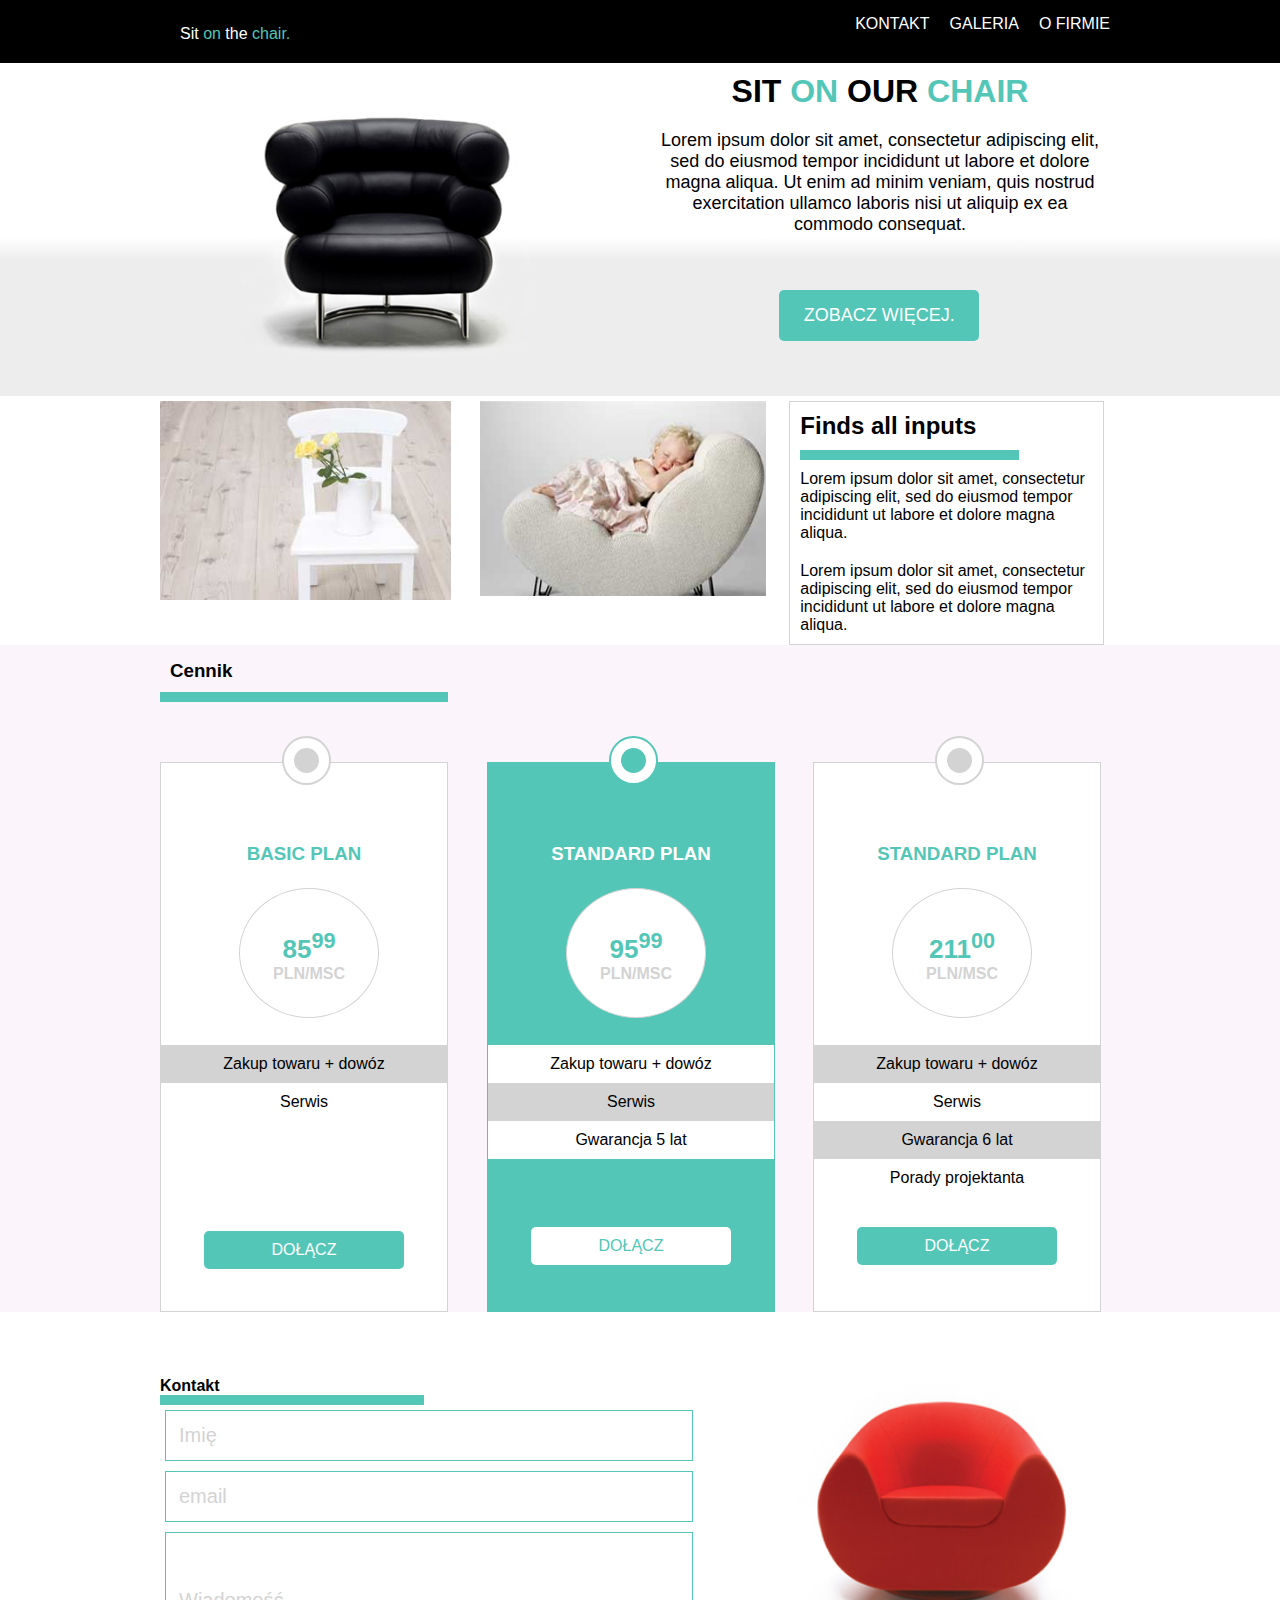
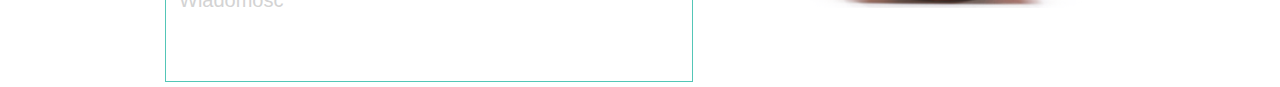
==== index.html @ 8fd71b39 "poprawki" ====
<!DOCTYPE html>
<html lang="en">
<head>
    <meta charset="UTF-8">
    <title>CodersLab</title>
    <link rel="stylesheet" href="css/style.css">
</head>
<body>
    <header>
        <div class="container">
            <div class="logo">
                <p>
                    Sit <span>on</span> the <span>chair.</span>
                </p>
            </div>
            <nav>
                <ul>
                    <li>O FIRMIE</li>
                    <li>GALERIA</li>
                    <li>KONTAKT</li>
                </ul>
            </nav>
        </div>
    </header>
    <section class="slider">
        <div class="container">
            <div class="box1">
                <img src="./img/black_chair.png" />
            </div>
            <div class="box2">
                <h1>SIT <span>ON</span>  OUR <span>CHAIR</span></h1>
                <p>
                    Lorem ipsum dolor sit amet, consectetur adipiscing elit, sed do eiusmod tempor incididunt ut labore et dolore magna aliqua. Ut enim ad minim veniam, quis nostrud exercitation ullamco laboris nisi ut aliquip ex ea commodo consequat.
                </p>
                <div class="button">
                    <p>
                        Zobacz więcej.
                    </p>
                </div>
            </div>
        </div>
    </section>
    <section>
        <div class="container">
            <div class="box3">
                <img src="./img/box1_img.jpg" alt="białe krzesło" />
            </div>
            <div class="box4">
                <img src="./img/box2_img.jpg" alt="fotel biały" />
            </div>
            <div class="box5">
                <h2>
                    Finds all inputs
                </h2>
                <div class="greenLine">

                </div>
                <p>
                    Lorem ipsum dolor sit amet, consectetur adipiscing elit, sed do eiusmod tempor incididunt ut labore et dolore magna aliqua.
                </p>
                <p>
                    Lorem ipsum dolor sit amet, consectetur adipiscing elit, sed do eiusmod tempor incididunt ut labore et dolore magna aliqua.
                </p>
            </div>
        </div>
    </section>
    <section class="clearfix mid">
        <div class = "container clearfix">
            <h3>Cennik</h3>
            <div class = "greenLine">
            </div>
            <div class = "row">
                <div class="box6 clearfix">
                    <div class="roundOudside">
                    </div>
                    <h3>Basic plan</h3>
                    <div class="roundInside">
                        <p>
                            <span>85<sup>99</span></sup><br />pln/msc
                        </p>
                    </div>
                    <ul>
                        <li>Zakup towaru + dowóz</li>
                        <li>Serwis</li>
                    </ul>
                    <div class="button">
                        <p>
                            Dołącz
                        </p>
                    </div>
                </div>
                <div class="box7 clearfix">
                    <div class="roundOudside">
                    </div>
                    <h3>Standard plan</h3>
                    <div class="roundInside">
                        <p>
                            <span>95<sup>99</sup></span><br />pln/msc
                        </p>
                    </div>
                    <ul>
                        <li>Zakup towaru + dowóz</li>
                        <li>Serwis</li>
                        <li>Gwarancja 5 lat</li>
                    </ul>
                    <div class="button">
                        <p>
                            Dołącz
                        </p>
                    </div>
                </div>
                <div class="box8 clearfix">
                    <div class="roundOudside">
                    </div>
                    <h3>Standard plan</h3>
                    <div class="roundInside">
                        <p>
                            <span>211<sup>00</span></sup><br />pln/msc
                        </p>
                    </div>
                    <ul>
                        <li>Zakup towaru + dowóz</li>
                        <li>Serwis</li>
                        <li>Gwarancja 6 lat</li>
                        <li>Porady projektanta</li>
                    </ul>
                    <div class="button">
                        <p>
                            Dołącz
                        </p>
                    </div>
                </div>
            </div>
        </div>
    </section>
    <section>
        <div class="container">
            <div class="row clearfix">
                <div class="contact">
                    <h4>Kontakt</h4>
                    <div class="greenLine">
                    </div>
                    <form class="clearfix">
                        <input type="text" name="firstname" value="Imię" />
                        <input type="email" name="mail" value="email" />
                        <input type="text" name="message" value="Wiadomość" />
                    </form>

                </div>
                <div class="send clearfix">
                    <img src="./img/red_chair.png" />

                </div>

            </div>

        </div>
    </section>
</body>

</html>
---- css/style.css ----
* {
    margin: 0;
    padding: 0;
    box-sizing: border-box;
    font-family: "Open Sans", sans-serif;
}

/*.container * {
    border: 1px solid red;
}*/

header::after, .container::after, .dupa::after, .greenLine::after{
    content: "";
    clear: both;
    display: block;
}

.clearfix::after {
    content: "";
    clear: both;
    display: block;
}



/*header*/

header {
    width: 100%;
    background-color: black;
    color: #fff;
}

span {
    color: rgb(83, 198, 183);
}

.slider {
background: rgba(255,255,255,1);
background: -moz-linear-gradient(top, rgba(255,255,255,1) 52%, rgba(248,248,248,1) 55%, rgba(246,246,246,1) 56%, rgba(237,237,237,1) 59%, rgba(237,237,237,1) 60%);
background: -webkit-gradient(left top, left bottom, color-stop(52%, rgba(255,255,255,1)), color-stop(55%, rgba(248,248,248,1)), color-stop(56%, rgba(246,246,246,1)), color-stop(59%, rgba(237,237,237,1)), color-stop(60%, rgba(237,237,237,1)));
background: -webkit-linear-gradient(top, rgba(255,255,255,1) 52%, rgba(248,248,248,1) 55%, rgba(246,246,246,1) 56%, rgba(237,237,237,1) 59%, rgba(237,237,237,1) 60%);
background: -o-linear-gradient(top, rgba(255,255,255,1) 52%, rgba(248,248,248,1) 55%, rgba(246,246,246,1) 56%, rgba(237,237,237,1) 59%, rgba(237,237,237,1) 60%);
background: -ms-linear-gradient(top, rgba(255,255,255,1) 52%, rgba(248,248,248,1) 55%, rgba(246,246,246,1) 56%, rgba(237,237,237,1) 59%, rgba(237,237,237,1) 60%);
background: linear-gradient(to bottom, rgba(255,255,255,1) 52%, rgba(248,248,248,1) 55%, rgba(246,246,246,1) 56%, rgba(237,237,237,1) 59%, rgba(237,237,237,1) 60%);
filter: progid:DXImageTransform.Microsoft.gradient( startColorstr='#ffffff', endColorstr='#ededed', GradientType=0 );
}

.container {
    width: 960px;
    margin: 0 auto;
    padding-top: 5px;
}


.logo {
    width: 50%;
    float: left;
    padding: 10px;
}


nav {
    width: 50%;
    float: left;
}

ul li {
    list-style: none;
    float: right;
    padding: 10px;
}


/*section*/

.greenLine {
    width: 30%;
    height: 10px;
    background-color: rgb(83, 198, 183);
}
h1 {
    color: black;
    padding: 5px;
    text-align: center;
    text-transform: uppercase;
}

.box1, .box2 {
    width: 50%;
    float: left;
}


.box2 p {
    color: black;
    padding: 15px;
    text-align: center;
    font-size: 18px;
    font-weight: 400;
}

.button {
    width: 200px;
    margin-top: 40px;
    background-color: rgb(83, 198, 183);
    margin-left: 29%;
    border-radius: 5px;
}

.button p {
    color: white;
    text-transform: uppercase;
}

/*section2*/
img {
    height: 100%;
    width: 94%;
}

.box3, .box4, .box5{
    width: 32.777%;
    float: left;
}

.container .box3 {
    padding-right: 5px;
}
.container .box4 {
    padding: 0 5px 0 5px;
}

.container.box5 {
    padding-left: 5px;
}

.box5 {
    border: 1px solid lightgrey;
}

p, h2, h3 {
    padding: 10px;
}

.box5 .greenLine {
    width: 70%;
    margin-left: 10px;
}

/*section 3*/
.mid {
    background-color: rgb(251,244,250);
}
.row {
    padding-top: 60px;
}

.row h3 {
    text-align: center;
    text-transform: uppercase;
    color: rgb(83, 198, 183);
}

.row span {
    font-size: 26px;
}

.box6,.box7, .box8 {
    width: 30%;
    float: left;
    height: 550px;
    border: 1px solid lightgray;
    padding-top: 10px;
    position: relative;
    background-color: white;
}
.box7 {
    border: 1px solid rgb(83, 198, 183);
    margin-left: 39px;
    margin-right: 38px;
    background-color: rgb(83, 198, 183);
}
.box7 .roundOudside {
    background-color: rgb(83, 198, 183);
    box-shadow: 0 0 0 2px rgb(83, 198, 183);
}
.box7 h3 {
    color: white;
}

.roundOudside {
    width: 45px;
    height: 45px;
    background-color: lightgray;
    border: 10px solid white;
    border-radius: 50%;
    box-shadow: 0 0 0 2px lightgray;
    position: absolute;
    top: -25px;
    left: 123px;
}

.roundInside{
    width:140px;
    height: 130px;
    border-radius: 89%;
    padding-top: 40px;
    border: 1px solid lightgray;
    background-color: white;
    position: absolute;
    top: 125px;
    left: 78px;
    color: lightgray;
    text-transform: uppercase;
    font-size: 16px;
    font-weight: 600;
}
.roundInside p {
    padding: 0;
}

.box6, .box7, .box8 h3 {
    padding-top: 70px;
}

.roundInside p {
    text-align: center;
}

.box6 ul, .box7 ul, .box8  ul {
    padding-top: 170px;
    padding-bottom: 30px;
    list-style: initial;
    float: none;
    /*display: none;*/
}

.box6 ul {
    padding-bottom: 110px;
}

.box7 ul {
    padding-bottom: 68px;
}

.box6 li, .box7 li, .box8 li {
    padding-top: 10px;
    list-style: none;
    float: none;
    text-align: center;
    /*display: none;*/
}

.box6 li:nth-child(odd), .box8 li:nth-child(odd) {
    background-color: lightgray;
}

.box7 li:nth-child(even) {
    background-color: lightgray;
}
.box7 li:nth-child(odd) {
    background-color: white;
}

.row .button {
    margin: 0 auto;
    text-align: center;
}

.box7 .button p {
    border-radius: 5px;
    background-color: white;
    color: rgb(83, 198, 183);
}

/*section 3 contact*/

/*left side*/
.contact {
    width: 55%;
    float: left;
}
.contact .greenLine {
    width: 50%;
}

input {
    margin: 5px;
    width: 100%;
    padding: 13px;
    color: lightgray;
    border:1px solid rgb(83, 198, 183);
    font-size: 20px;
}

.contact .greenLine {
    padding-bottom: 10px;
}

input[name*="message"] {
    height: 150px;
    padding-top: 0;
}



/*right side*/
.send {
    float: right;
    width: 40%;
    padding-left: 60px;
}

.send img {
    margin: 0 auto;
    width: 90%;
}
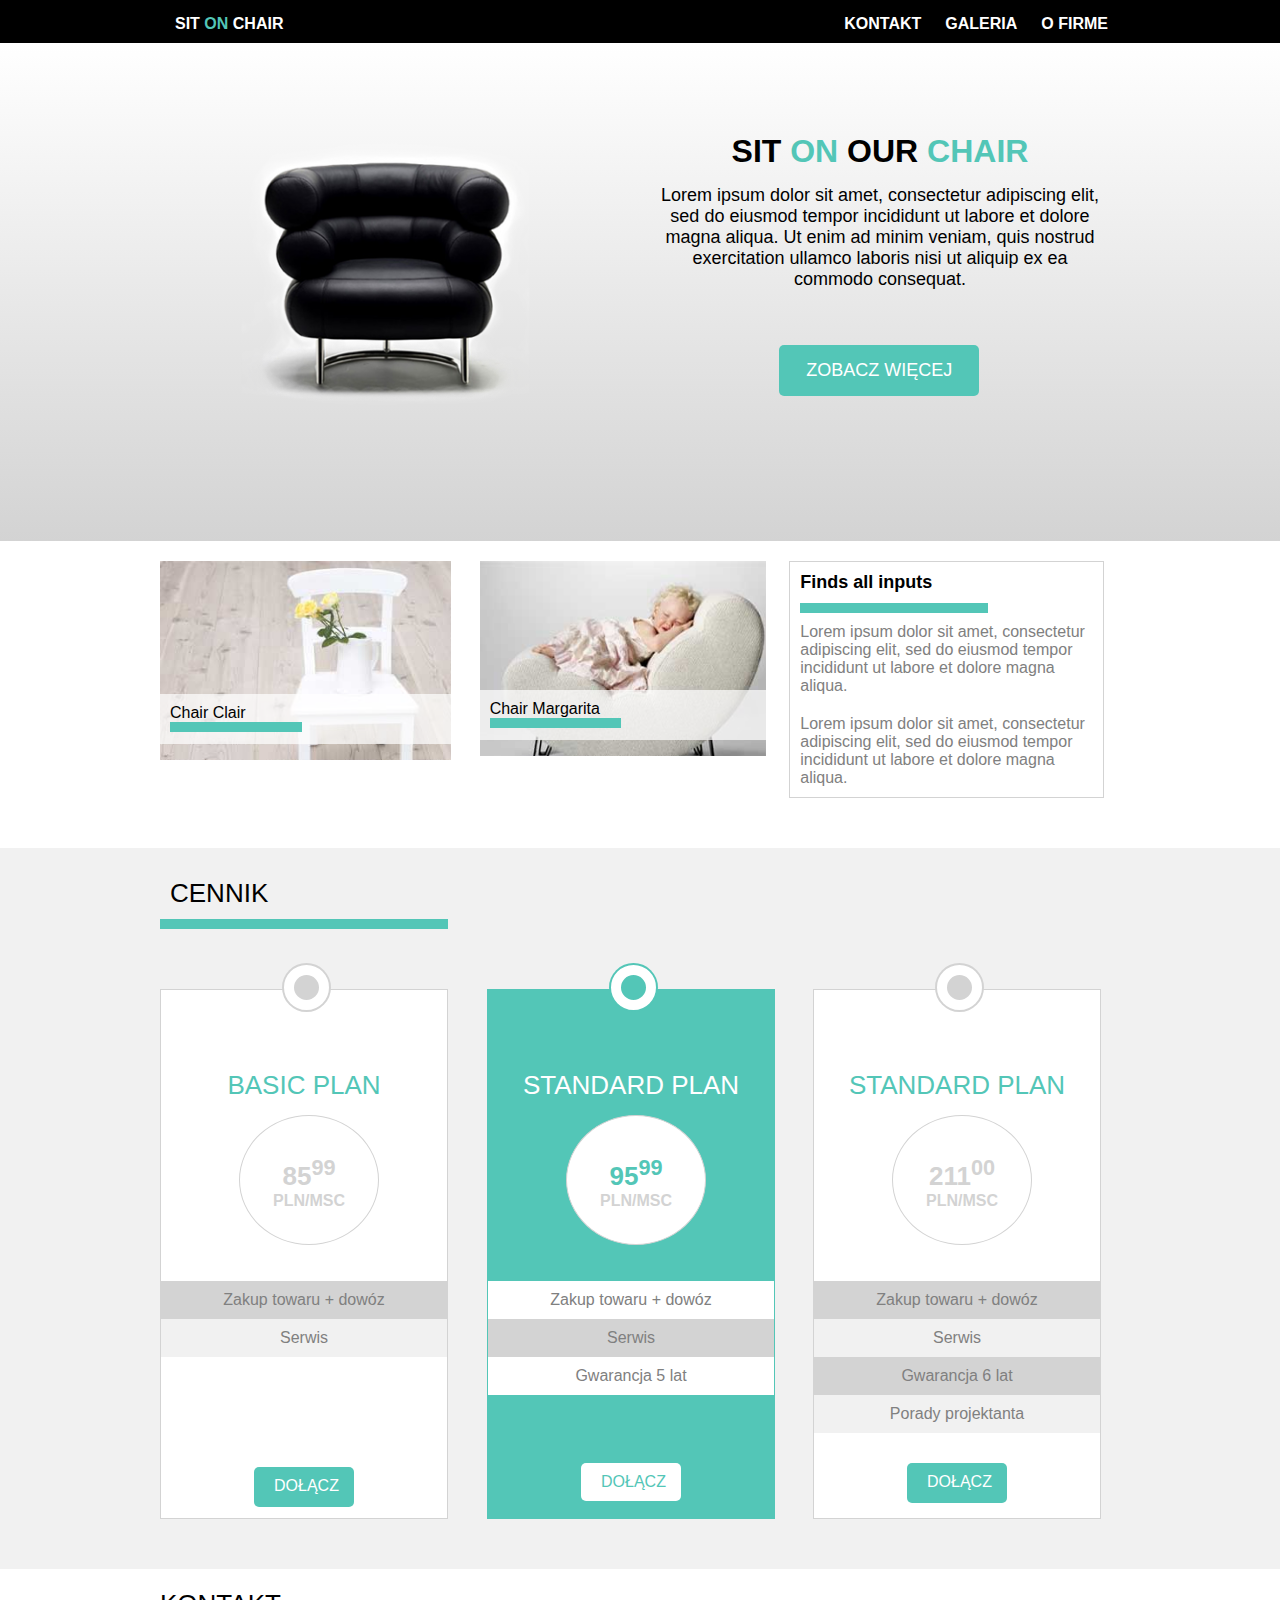
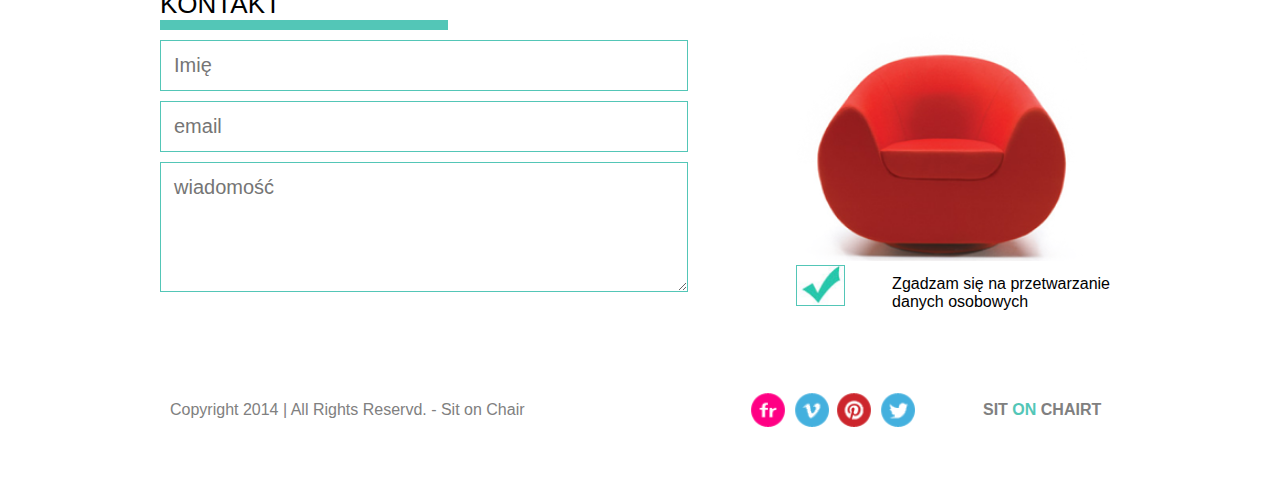
==== commit 36e1b1bb: "poprawki" ====
--- a/index.html
+++ b/index.html
@@ -10,14 +10,14 @@
         <div class="container">
             <div class="logo">
                 <p>
-                    Sit <span>on</span> the <span>chair.</span>
+                    Sit <span>on</span> chair
                 </p>
             </div>
             <nav>
                 <ul>
-                    <li>O FIRMIE</li>
-                    <li>GALERIA</li>
-                    <li>KONTAKT</li>
+                    <li><a href="#">O firme</a></li>
+                    <li><a href="#">Galeria</a></li>
+                    <li><a href="#">Kontakt</a></li>
                 </ul>
             </nav>
         </div>
@@ -34,7 +34,7 @@
                 </p>
                 <div class="button">
                     <p>
-                        Zobacz więcej.
+                        <a href="#">Zobacz więcej</a>
                     </p>
                 </div>
             </div>
@@ -42,17 +42,32 @@
     </section>
     <section>
         <div class="container">
-            <div class="box3">
+            <div class="box3 clear-fix">
                 <img src="./img/box1_img.jpg" alt="białe krzesło" />
+                <div class="chair-name">
+                    <p>
+                        Chair <span>Clair</span>
+                    </p>
+                    <div class="green-line">
+
+                    </div>
+                </div>
             </div>
-            <div class="box4">
+            <div class="box4 clear-fix">
                 <img src="./img/box2_img.jpg" alt="fotel biały" />
+                <div class="chair-name">
+                    <p>
+                        Chair <span>Margarita</span>
+                    </p>
+                    <div class="green-line">
+                    </div>
+                </div>
             </div>
-            <div class="box5">
+            <div class="box5 clear-fix">
                 <h2>
                     Finds all inputs
                 </h2>
-                <div class="greenLine">
+                <div class="green-line">
 
                 </div>
                 <p>
@@ -64,19 +79,19 @@
             </div>
         </div>
     </section>
-    <section class="clearfix mid">
-        <div class = "container clearfix">
+    <section class="clear-fix mid">
+        <div class = "container clear-fix">
             <h3>Cennik</h3>
-            <div class = "greenLine">
+            <div class = "green-line">
             </div>
-            <div class = "row">
-                <div class="box6 clearfix">
-                    <div class="roundOudside">
+            <div class = "row clear-fix">
+                <div class="box6 clear-fix">
+                    <div class="round-oudside">
                     </div>
                     <h3>Basic plan</h3>
-                    <div class="roundInside">
+                    <div class="round-inside">
                         <p>
-                            <span>85<sup>99</span></sup><br />pln/msc
+                            <span>85<sup>99</sup></span><br />pln/msc
                         </p>
                     </div>
                     <ul>
@@ -85,15 +100,15 @@
                     </ul>
                     <div class="button">
                         <p>
-                            Dołącz
+                            <a href="#">Dołącz</a>
                         </p>
                     </div>
                 </div>
-                <div class="box7 clearfix">
-                    <div class="roundOudside">
+                <div class="box7 clear-fix">
+                    <div class="round-oudside">
                     </div>
                     <h3>Standard plan</h3>
-                    <div class="roundInside">
+                    <div class="round-inside">
                         <p>
                             <span>95<sup>99</sup></span><br />pln/msc
                         </p>
@@ -105,15 +120,15 @@
                     </ul>
                     <div class="button">
                         <p>
-                            Dołącz
+                            <a href="#">Dołącz</a>
                         </p>
                     </div>
                 </div>
-                <div class="box8 clearfix">
-                    <div class="roundOudside">
+                <div class="box8 clear-fix">
+                    <div class="round-oudside">
                     </div>
                     <h3>Standard plan</h3>
-                    <div class="roundInside">
+                    <div class="round-inside">
                         <p>
                             <span>211<sup>00</span></sup><br />pln/msc
                         </p>
@@ -126,7 +141,7 @@
                     </ul>
                     <div class="button">
                         <p>
-                            Dołącz
+                            <a href="#">Dołącz</a>
                         </p>
                     </div>
                 </div>
@@ -135,27 +150,50 @@
     </section>
     <section>
         <div class="container">
-            <div class="row clearfix">
-                <div class="contact">
+                <div>
                     <h4>Kontakt</h4>
-                    <div class="greenLine">
+                    <div class="green-line">
                     </div>
-                    <form class="clearfix">
-                        <input type="text" name="firstname" value="Imię" />
-                        <input type="email" name="mail" value="email" />
-                        <input type="text" name="message" value="Wiadomość" />
+                </div>
+                <div class="contact clear-fix">
+                    <form>
+                        <input type="text" placeholder="Imię" name="name" />
+                        <input type="email" placeholder="email" name="email" />
+                        <textarea row="5" placeholder="wiadomość" name="wiadomość"></textarea>
                     </form>
-
                 </div>
-                <div class="send clearfix">
-                    <img src="./img/red_chair.png" />
-
+                <div class="send clear-fix">
+                        <img src="./img/red_chair.png" class="redChair" />
+                        <img src="./img/form_ok.jpg" />
+                        <p>
+                            Zgadzam się na przetwarzanie<br /> danych osobowych
+                        </p>
                 </div>
-
+        </div>
+    </section>
+    <footer>
+        <div class="container">
+            <div class="cp-rights">
+                <p>
+                    Copyright 2014 | All Rights Reservd. - Sit on Chair
+                </p>
+            </div>
+            <div class="footer-list">
+                <ul>
+                    <li><a href="#"><img src="./img/twitter.png" alt="twitter"></a></li>
+                    <li><a href="#"><img src="./img/pinterest.png" alt="pinterest"></a></li>
+                    <li><a href="#"><img src="./img/vimeo.png" alt="vimeo"></a></li>
+                    <li><a href="#"><img src="./img/flickr.png" alt="flicker"></a></li>
+                </ul>
+            </div>
+            <div class="logo">
+                <p>
+                    Sit <span>on</span> chairt
+                </p>
             </div>
 
         </div>
-    </section>
+    </footer>
 </body>
 
 </html>
--- a/css/style.css
+++ b/css/style.css
@@ -9,19 +9,23 @@
     border: 1px solid red;
 }*/
 
-header::after, .container::after, .dupa::after, .greenLine::after{
+header::after, .container::after, .green-line::after{
     content: "";
     clear: both;
     display: block;
 }
 
-.clearfix::after {
+.clear-fix::after {
     content: "";
     clear: both;
     display: block;
 }
 
-
+a {
+    text-decoration:none;
+    color: rgb(255,255,255);
+    padding: 10px;
+}
 
 /*header*/
 
@@ -31,38 +35,48 @@
     color: #fff;
 }
 
-span {
+header:first-child .container {
+    padding: 5px 0 0 5px;
+}
+
+.logo span {
     color: rgb(83, 198, 183);
 }
 
 .slider {
-background: rgba(255,255,255,1);
-background: -moz-linear-gradient(top, rgba(255,255,255,1) 52%, rgba(248,248,248,1) 55%, rgba(246,246,246,1) 56%, rgba(237,237,237,1) 59%, rgba(237,237,237,1) 60%);
-background: -webkit-gradient(left top, left bottom, color-stop(52%, rgba(255,255,255,1)), color-stop(55%, rgba(248,248,248,1)), color-stop(56%, rgba(246,246,246,1)), color-stop(59%, rgba(237,237,237,1)), color-stop(60%, rgba(237,237,237,1)));
-background: -webkit-linear-gradient(top, rgba(255,255,255,1) 52%, rgba(248,248,248,1) 55%, rgba(246,246,246,1) 56%, rgba(237,237,237,1) 59%, rgba(237,237,237,1) 60%);
-background: -o-linear-gradient(top, rgba(255,255,255,1) 52%, rgba(248,248,248,1) 55%, rgba(246,246,246,1) 56%, rgba(237,237,237,1) 59%, rgba(237,237,237,1) 60%);
-background: -ms-linear-gradient(top, rgba(255,255,255,1) 52%, rgba(248,248,248,1) 55%, rgba(246,246,246,1) 56%, rgba(237,237,237,1) 59%, rgba(237,237,237,1) 60%);
-background: linear-gradient(to bottom, rgba(255,255,255,1) 52%, rgba(248,248,248,1) 55%, rgba(246,246,246,1) 56%, rgba(237,237,237,1) 59%, rgba(237,237,237,1) 60%);
-filter: progid:DXImageTransform.Microsoft.gradient( startColorstr='#ffffff', endColorstr='#ededed', GradientType=0 );
+    background: linear-gradient(top, white, lightgrey);
+    background: lightgrey; /* For browsers that do not support gradients */
+    background: -webkit-linear-gradient(top, white, lightgrey); /* For Safari 5.1 to 6.0 */
+    background: -o-linear-gradient(top, white, lightgrey); /* For Opera 11.1 to 12.0 */
+    background: -moz-linear-gradient(top, white, lightgrey); /* For Firefox 3.6 to 15 */
+    background: linear-gradient(top, white, lightgrey); /* Standard syntax */
+    padding: 50px 0;
 }
 
 .container {
     width: 960px;
     margin: 0 auto;
-    padding-top: 5px;
+    /*padding-top: 5px;*/
+    padding: 20px 0 50px 0;
 }
 
 
 .logo {
     width: 50%;
     float: left;
-    padding: 10px;
+}
+
+.logo p {
+    text-transform: uppercase;
+    font-weight: bold;
 }
 
 
 nav {
     width: 50%;
     float: left;
+    text-transform: uppercase;
+    font-weight: bold;
 }
 
 ul li {
@@ -74,16 +88,19 @@
 
 /*section*/
 
-.greenLine {
+.green-line {
     width: 30%;
     height: 10px;
     background-color: rgb(83, 198, 183);
 }
 h1 {
-    color: black;
-    padding: 5px;
-    text-align: center;
-    text-transform: uppercase;
+    padding: 20px 0 0 0 ;
+    text-align: center;
+    text-transform: uppercase;
+}
+
+h1 span {
+    color: rgb(83, 198, 183);
 }
 
 .box1, .box2 {
@@ -93,7 +110,6 @@
 
 
 .box2 p {
-    color: black;
     padding: 15px;
     text-align: center;
     font-size: 18px;
@@ -114,6 +130,9 @@
 }
 
 /*section2*/
+h2 {
+    font-size: 18px;
+}
 img {
     height: 100%;
     width: 94%;
@@ -126,9 +145,11 @@
 
 .container .box3 {
     padding-right: 5px;
+    position: relative;
 }
 .container .box4 {
     padding: 0 5px 0 5px;
+    position: relative;
 }
 
 .container.box5 {
@@ -143,14 +164,39 @@
     padding: 10px;
 }
 
-.box5 .greenLine {
-    width: 70%;
+.box5 .green-line {
+    width: 60%;
     margin-left: 10px;
 }
+.box5 p {
+    color: rgb(128, 128, 128);
+}
+
+.chair-name {
+    width: 93%;
+    height: 50px;
+    background-color: rgba(255,255,255, 0.7);
+    position: absolute;
+    bottom: 20px;
+}
+
+.chair-name  p {
+    padding: 10px 0 0 10px;
+}
+
+.chair-name .green-line {
+    width: 45%;
+    margin: 0 0 0 10px;
+}
 
 /*section 3*/
+h3 {
+    font-size: 26px;
+    text-transform: uppercase;
+    font-weight: 300;
+}
 .mid {
-    background-color: rgb(251,244,250);
+    background-color: rgba(209,209,209, 0.3);
 }
 .row {
     padding-top: 60px;
@@ -164,32 +210,25 @@
 
 .row span {
     font-size: 26px;
+
 }
 
 .box6,.box7, .box8 {
     width: 30%;
-    float: left;
-    height: 550px;
+    height: 530px;
+    float: left;
     border: 1px solid lightgray;
     padding-top: 10px;
     position: relative;
     background-color: white;
 }
-.box7 {
-    border: 1px solid rgb(83, 198, 183);
-    margin-left: 39px;
-    margin-right: 38px;
-    background-color: rgb(83, 198, 183);
-}
-.box7 .roundOudside {
-    background-color: rgb(83, 198, 183);
-    box-shadow: 0 0 0 2px rgb(83, 198, 183);
-}
-.box7 h3 {
-    color: white;
-}
-
-.roundOudside {
+
+.row li {
+    color: gray;
+}
+
+.round-oudside {
+    margin: 0 auto;
     width: 45px;
     height: 45px;
     background-color: lightgray;
@@ -201,7 +240,7 @@
     left: 123px;
 }
 
-.roundInside{
+.round-inside{
     width:140px;
     height: 130px;
     border-radius: 89%;
@@ -216,16 +255,14 @@
     font-size: 16px;
     font-weight: 600;
 }
-.roundInside p {
+
+.round-inside p {
     padding: 0;
+    text-align: center;
 }
 
 .box6, .box7, .box8 h3 {
     padding-top: 70px;
-}
-
-.roundInside p {
-    text-align: center;
 }
 
 .box6 ul, .box7 ul, .box8  ul {
@@ -233,15 +270,11 @@
     padding-bottom: 30px;
     list-style: initial;
     float: none;
-    /*display: none;*/
-}
-
+}
+
+/*box 6*/
 .box6 ul {
     padding-bottom: 110px;
-}
-
-.box7 ul {
-    padding-bottom: 68px;
 }
 
 .box6 li, .box7 li, .box8 li {
@@ -249,12 +282,34 @@
     list-style: none;
     float: none;
     text-align: center;
-    /*display: none;*/
 }
 
 .box6 li:nth-child(odd), .box8 li:nth-child(odd) {
     background-color: lightgray;
 }
+.box6 li:nth-child(even), .box8 li:nth-child(even) {
+    background-color: rgba(209,209,209, 0.3);
+}
+/*end box6*/
+
+/*box 7*/
+.box7 {
+    border: 1px solid rgb(83, 198, 183);
+    margin-left: 39px;
+    margin-right: 38px;
+    background-color: rgb(83, 198, 183);
+}
+.box7 .round-oudside {
+    background-color: rgb(83, 198, 183);
+    box-shadow: 0 0 0 2px rgb(83, 198, 183);
+}
+.box7 h3 {
+    color: white;
+}
+
+.box7 span {
+    color: rgb(83, 198, 183);
+}
 
 .box7 li:nth-child(even) {
     background-color: lightgray;
@@ -263,9 +318,12 @@
     background-color: white;
 }
 
-.row .button {
-    margin: 0 auto;
-    text-align: center;
+.box7 a {
+    color: rgb(83, 198, 183);
+}
+
+.box7 ul {
+    padding-bottom: 68px;
 }
 
 .box7 .button p {
@@ -274,27 +332,51 @@
     color: rgb(83, 198, 183);
 }
 
+/*end box 7*/
+
+.row .button {
+    margin: 0 auto;
+    height: 40px;
+    width: 100px;
+    text-align: center;
+}
+
+
+
 /*section 3 contact*/
 
-/*left side*/
+/*section 3 left side*/
+h4 {
+    font-size: 26px;
+    text-transform: uppercase;
+    font-weight: 300;
+}
 .contact {
     width: 55%;
     float: left;
 }
-.contact .greenLine {
+.contact .green-line {
     width: 50%;
 }
 
 input {
-    margin: 5px;
+    margin-top: 10px;
     width: 100%;
     padding: 13px;
-    color: lightgray;
     border:1px solid rgb(83, 198, 183);
     font-size: 20px;
 }
 
-.contact .greenLine {
+textarea {
+    margin-top: 10px;
+    height: 130px;
+    width: 100%;
+    font-size: 20px;
+    padding: 13px;
+    border:1px solid rgb(83, 198, 183);
+}
+
+.contact .green-line {
     padding-bottom: 10px;
 }
 
@@ -303,16 +385,72 @@
     padding-top: 0;
 }
 
-
-
-/*right side*/
+/*section 3 right side*/
 .send {
     float: right;
     width: 40%;
     padding-left: 60px;
 }
 
-.send img {
+.send :first-child {
     margin: 0 auto;
     width: 90%;
 }
+
+.send :nth-child(2) {
+    width: 15%;
+    border: 1px solid rgb(83, 198, 183);
+}
+
+.send p {
+    display: block;
+    float: right;
+}
+
+.checked img {
+    width: 60px;
+    height: 50px;
+    border: 1px solid rgb(83, 198, 183);
+}
+
+
+/*footer*/
+.cp-rights {
+    width: 60%;
+    float: left;
+}
+
+.footer-list {
+    width: 20%;
+    float: left;
+}
+
+footer .logo {
+    width: 20%;
+    float: right;
+}
+
+footer ul {
+    padding-right: 10px;
+}
+
+footer li {
+    padding: 0 2px 0 2px;
+}
+
+footer .container {
+    color: rgb(128, 128, 128);
+}
+
+footer .logo {
+    padding-left: 45px;
+}
+
+li a {
+    padding: 0 2px 0 2px;
+}
+
+.logo p {
+    font-size: 16px;
+    font-weight: 600;
+}
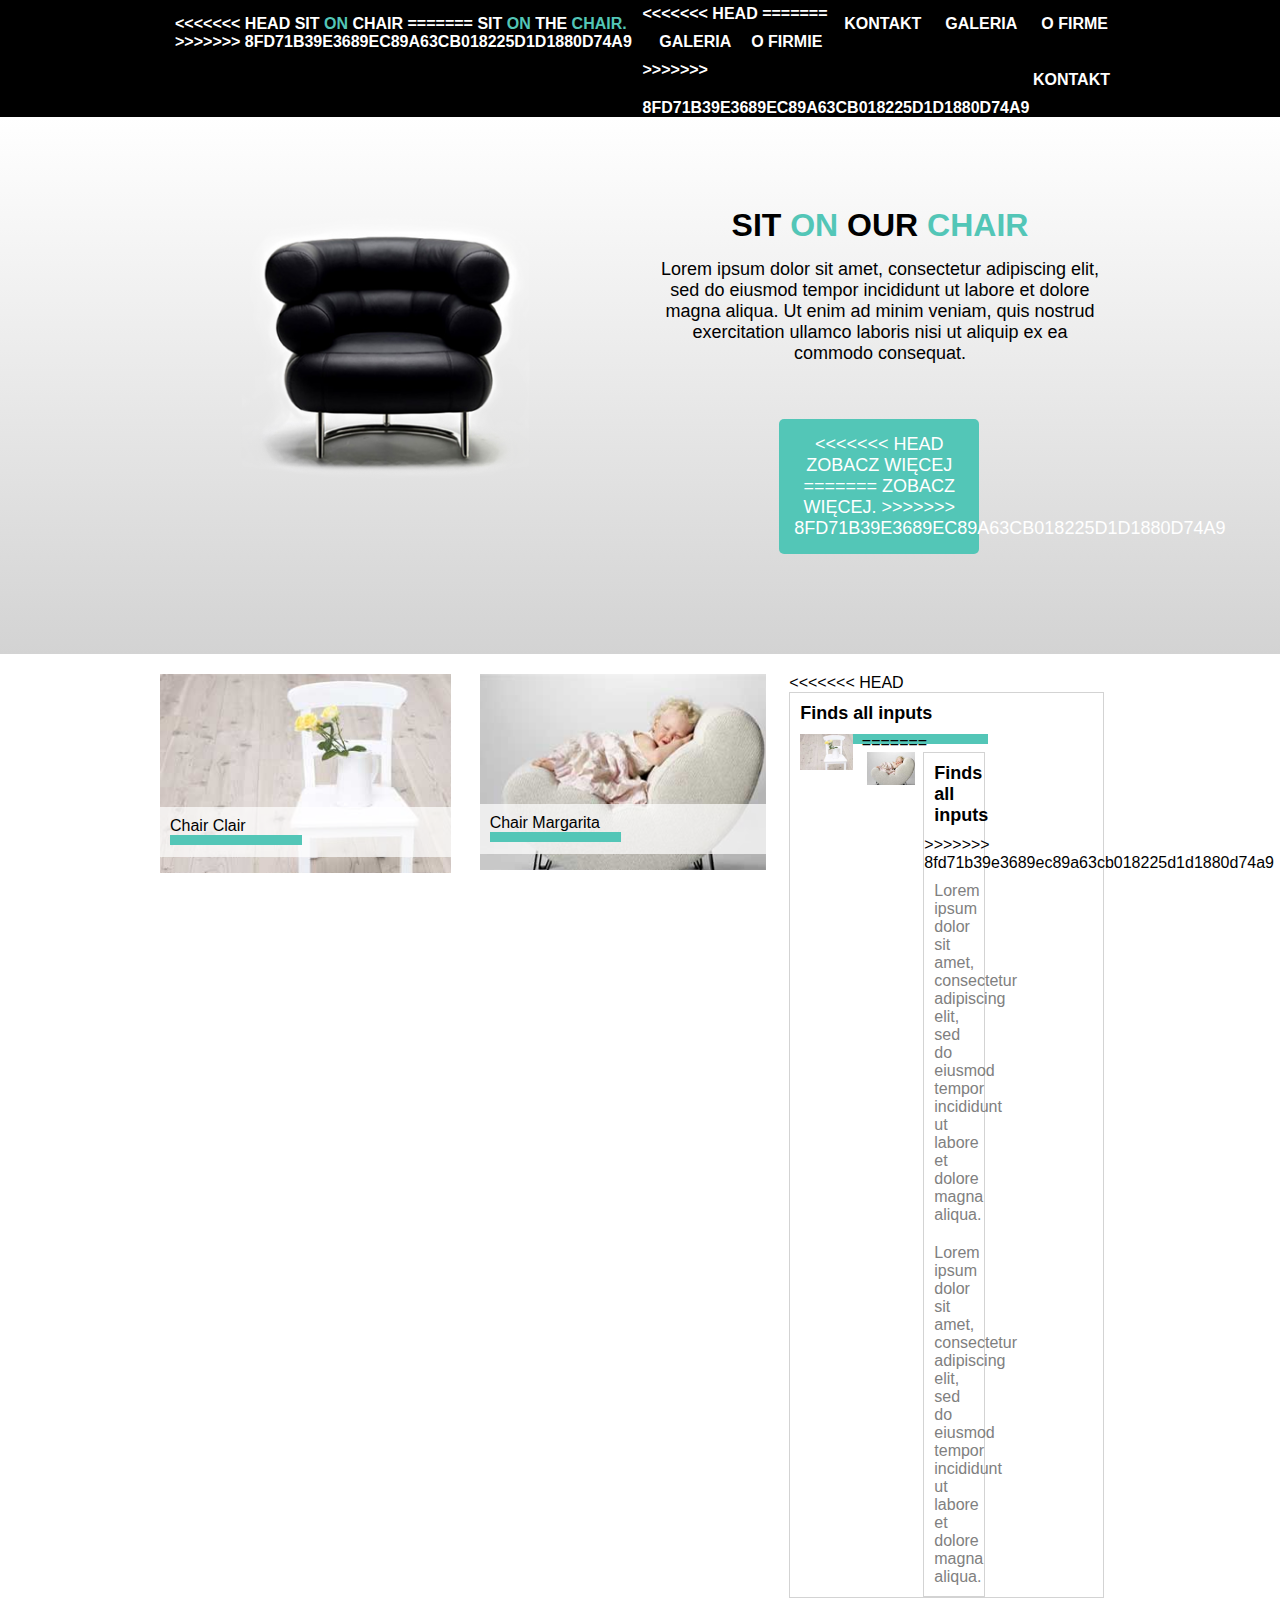
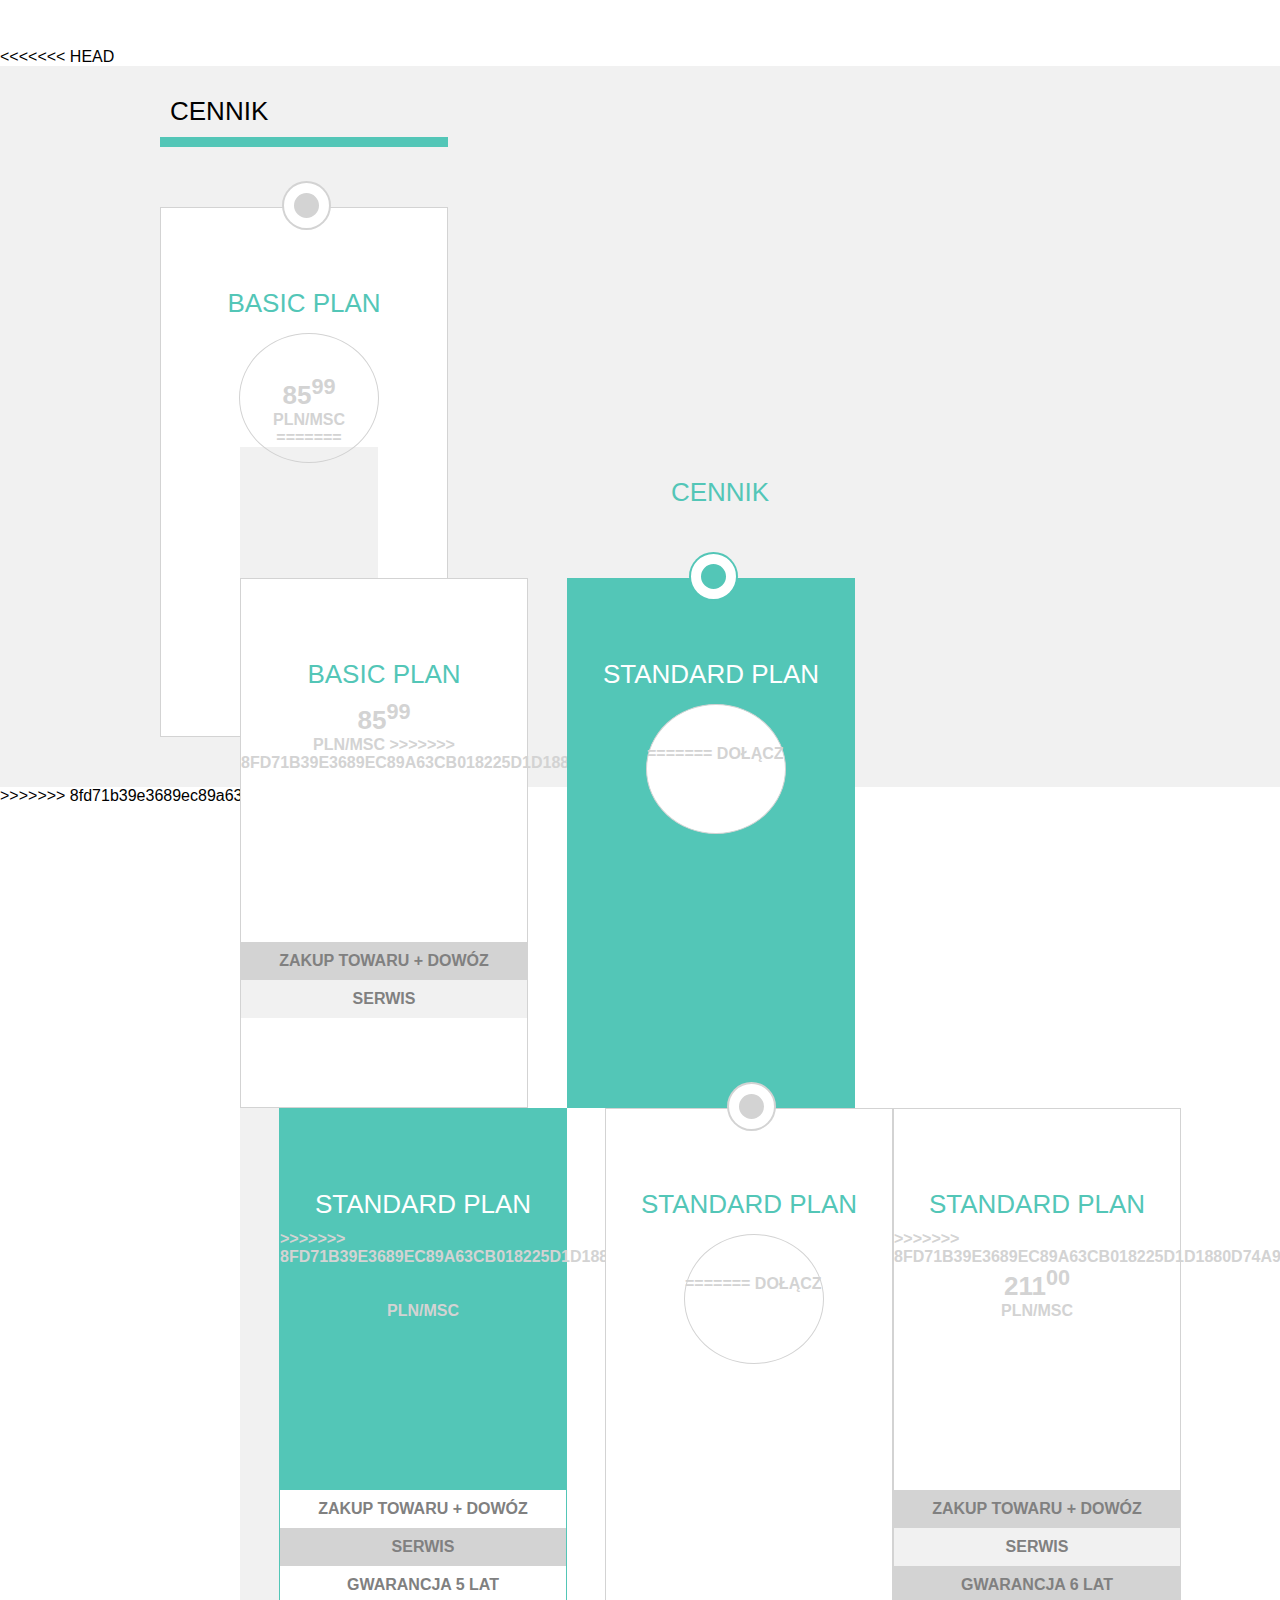
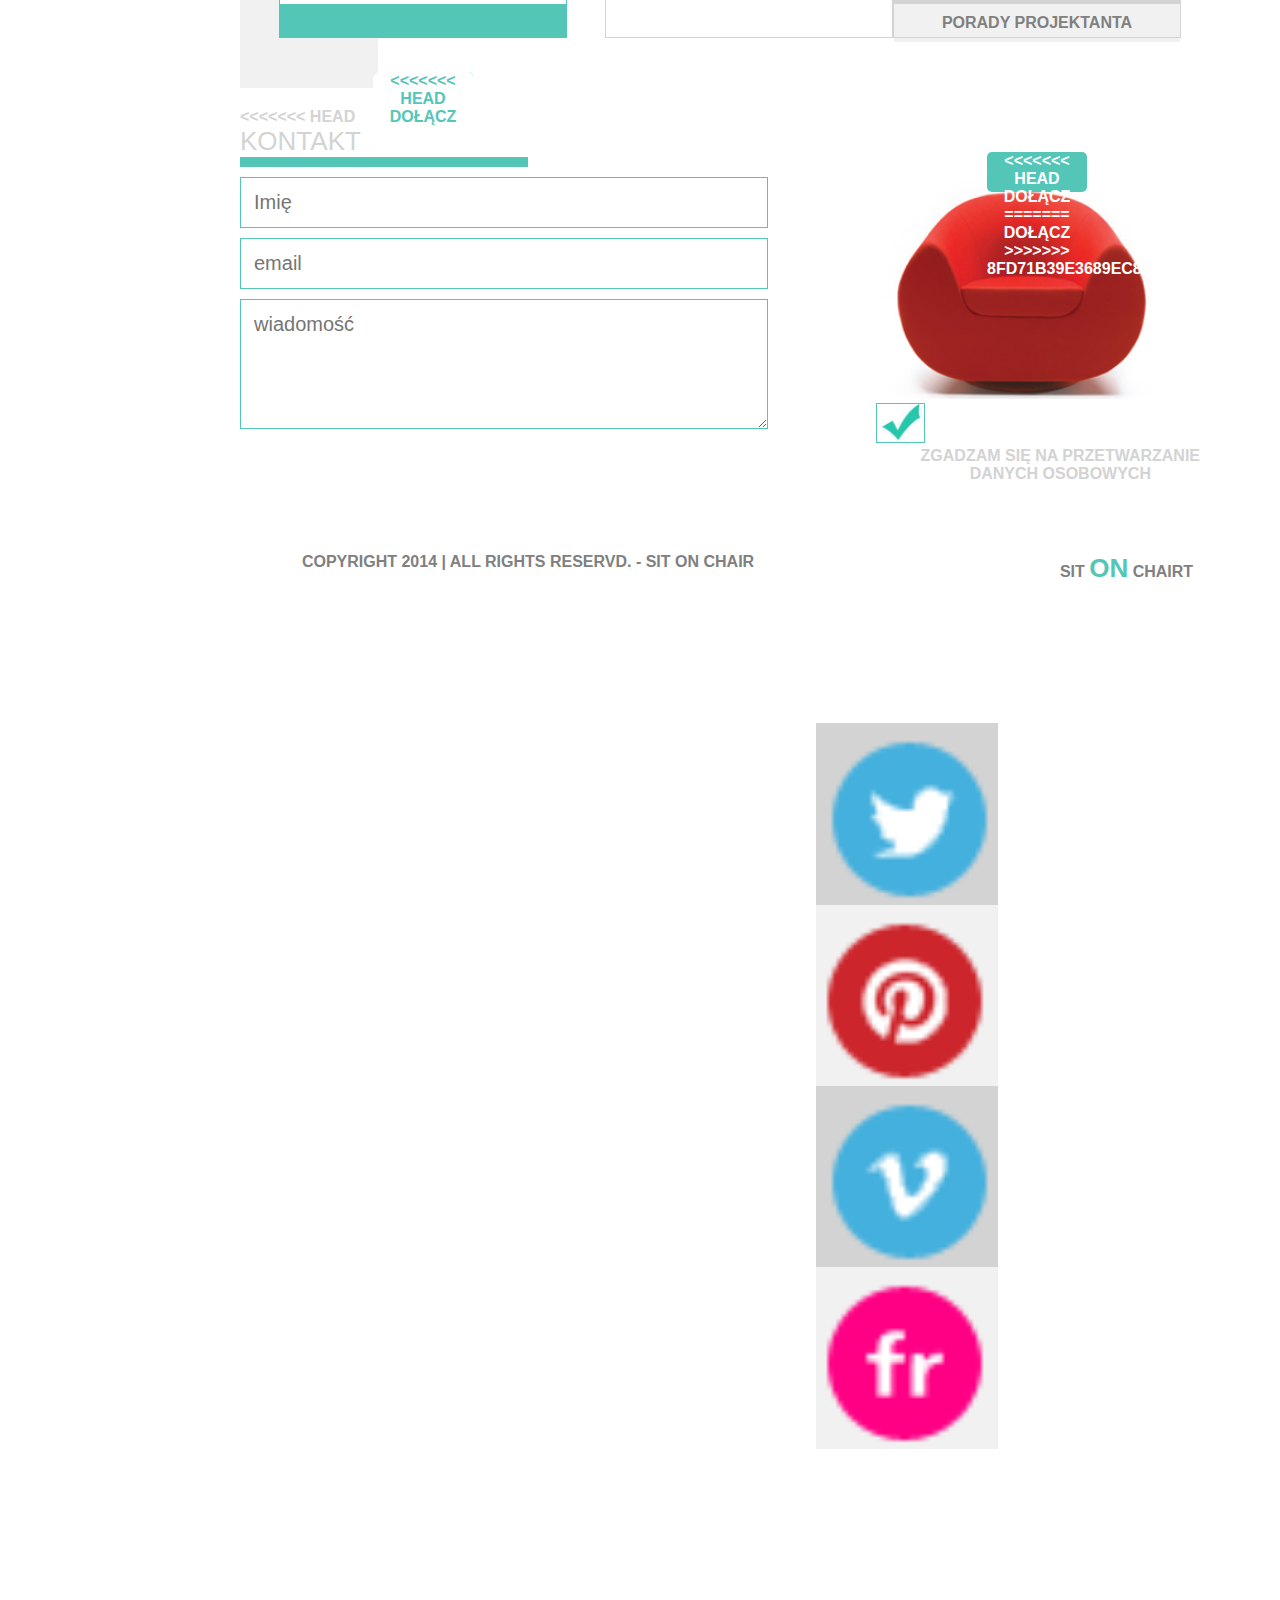
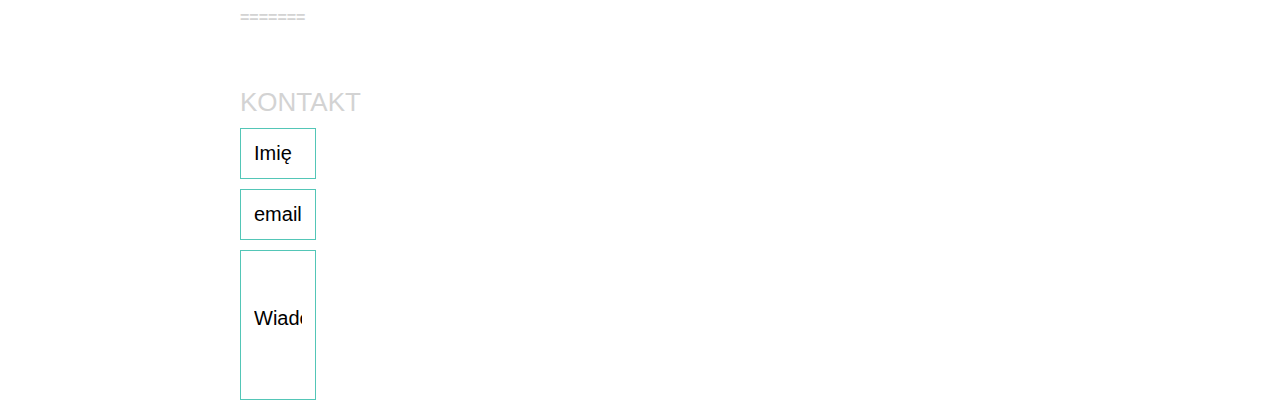
==== commit 41fdbc79: "warsztaty" ====
--- a/index.html
+++ b/index.html
@@ -10,14 +10,24 @@
         <div class="container">
             <div class="logo">
                 <p>
+<<<<<<< HEAD
                     Sit <span>on</span> chair
+=======
+                    Sit <span>on</span> the <span>chair.</span>
+>>>>>>> 8fd71b39e3689ec89a63cb018225d1d1880d74a9
                 </p>
             </div>
             <nav>
                 <ul>
+<<<<<<< HEAD
                     <li><a href="#">O firme</a></li>
                     <li><a href="#">Galeria</a></li>
                     <li><a href="#">Kontakt</a></li>
+=======
+                    <li>O FIRMIE</li>
+                    <li>GALERIA</li>
+                    <li>KONTAKT</li>
+>>>>>>> 8fd71b39e3689ec89a63cb018225d1d1880d74a9
                 </ul>
             </nav>
         </div>
@@ -34,7 +44,11 @@
                 </p>
                 <div class="button">
                     <p>
+<<<<<<< HEAD
                         <a href="#">Zobacz więcej</a>
+=======
+                        Zobacz więcej.
+>>>>>>> 8fd71b39e3689ec89a63cb018225d1d1880d74a9
                     </p>
                 </div>
             </div>
@@ -42,6 +56,7 @@
     </section>
     <section>
         <div class="container">
+<<<<<<< HEAD
             <div class="box3 clear-fix">
                 <img src="./img/box1_img.jpg" alt="białe krzesło" />
                 <div class="chair-name">
@@ -68,6 +83,19 @@
                     Finds all inputs
                 </h2>
                 <div class="green-line">
+=======
+            <div class="box3">
+                <img src="./img/box1_img.jpg" alt="białe krzesło" />
+            </div>
+            <div class="box4">
+                <img src="./img/box2_img.jpg" alt="fotel biały" />
+            </div>
+            <div class="box5">
+                <h2>
+                    Finds all inputs
+                </h2>
+                <div class="greenLine">
+>>>>>>> 8fd71b39e3689ec89a63cb018225d1d1880d74a9
 
                 </div>
                 <p>
@@ -79,6 +107,7 @@
             </div>
         </div>
     </section>
+<<<<<<< HEAD
     <section class="clear-fix mid">
         <div class = "container clear-fix">
             <h3>Cennik</h3>
@@ -92,6 +121,21 @@
                     <div class="round-inside">
                         <p>
                             <span>85<sup>99</sup></span><br />pln/msc
+=======
+    <section class="clearfix mid">
+        <div class = "container clearfix">
+            <h3>Cennik</h3>
+            <div class = "greenLine">
+            </div>
+            <div class = "row">
+                <div class="box6 clearfix">
+                    <div class="roundOudside">
+                    </div>
+                    <h3>Basic plan</h3>
+                    <div class="roundInside">
+                        <p>
+                            <span>85<sup>99</span></sup><br />pln/msc
+>>>>>>> 8fd71b39e3689ec89a63cb018225d1d1880d74a9
                         </p>
                     </div>
                     <ul>
@@ -100,6 +144,7 @@
                     </ul>
                     <div class="button">
                         <p>
+<<<<<<< HEAD
                             <a href="#">Dołącz</a>
                         </p>
                     </div>
@@ -109,6 +154,17 @@
                     </div>
                     <h3>Standard plan</h3>
                     <div class="round-inside">
+=======
+                            Dołącz
+                        </p>
+                    </div>
+                </div>
+                <div class="box7 clearfix">
+                    <div class="roundOudside">
+                    </div>
+                    <h3>Standard plan</h3>
+                    <div class="roundInside">
+>>>>>>> 8fd71b39e3689ec89a63cb018225d1d1880d74a9
                         <p>
                             <span>95<sup>99</sup></span><br />pln/msc
                         </p>
@@ -120,6 +176,7 @@
                     </ul>
                     <div class="button">
                         <p>
+<<<<<<< HEAD
                             <a href="#">Dołącz</a>
                         </p>
                     </div>
@@ -129,6 +186,17 @@
                     </div>
                     <h3>Standard plan</h3>
                     <div class="round-inside">
+=======
+                            Dołącz
+                        </p>
+                    </div>
+                </div>
+                <div class="box8 clearfix">
+                    <div class="roundOudside">
+                    </div>
+                    <h3>Standard plan</h3>
+                    <div class="roundInside">
+>>>>>>> 8fd71b39e3689ec89a63cb018225d1d1880d74a9
                         <p>
                             <span>211<sup>00</span></sup><br />pln/msc
                         </p>
@@ -141,7 +209,11 @@
                     </ul>
                     <div class="button">
                         <p>
+<<<<<<< HEAD
                             <a href="#">Dołącz</a>
+=======
+                            Dołącz
+>>>>>>> 8fd71b39e3689ec89a63cb018225d1d1880d74a9
                         </p>
                     </div>
                 </div>
@@ -150,6 +222,7 @@
     </section>
     <section>
         <div class="container">
+<<<<<<< HEAD
                 <div>
                     <h4>Kontakt</h4>
                     <div class="green-line">
@@ -194,6 +267,29 @@
 
         </div>
     </footer>
+=======
+            <div class="row clearfix">
+                <div class="contact">
+                    <h4>Kontakt</h4>
+                    <div class="greenLine">
+                    </div>
+                    <form class="clearfix">
+                        <input type="text" name="firstname" value="Imię" />
+                        <input type="email" name="mail" value="email" />
+                        <input type="text" name="message" value="Wiadomość" />
+                    </form>
+
+                </div>
+                <div class="send clearfix">
+                    <img src="./img/red_chair.png" />
+
+                </div>
+
+            </div>
+
+        </div>
+    </section>
+>>>>>>> 8fd71b39e3689ec89a63cb018225d1d1880d74a9
 </body>
 
 </html>
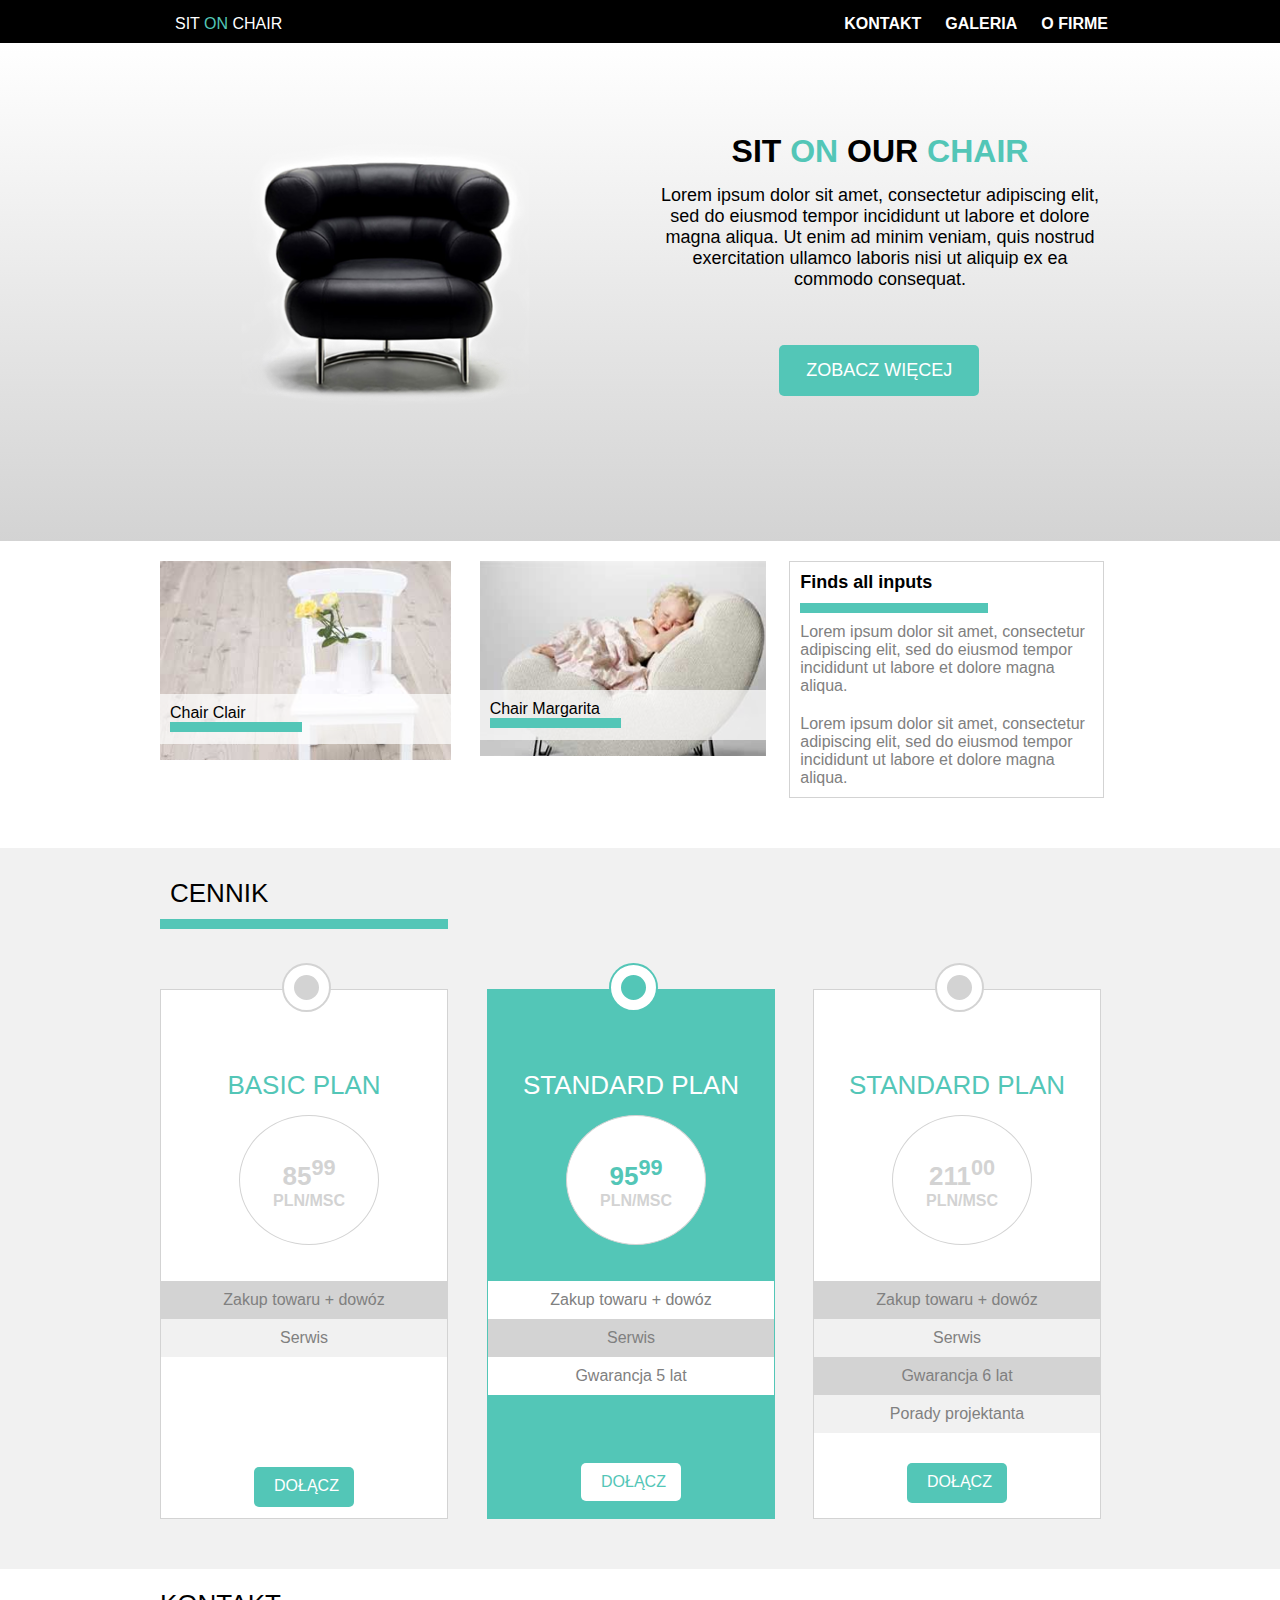
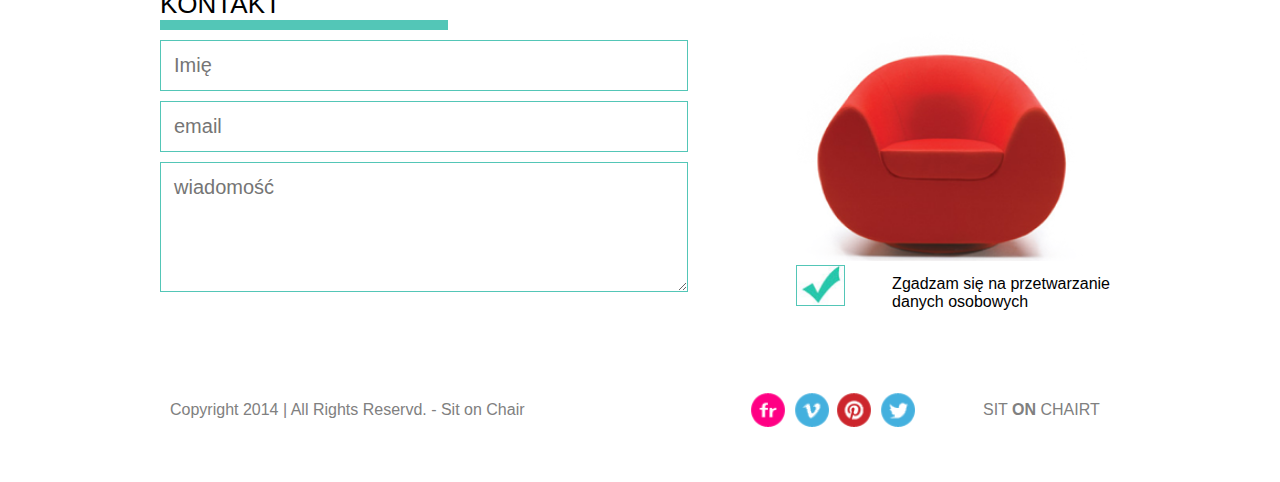
==== commit f8342db2: "warsztaty" ====
--- a/index.html
+++ b/index.html
@@ -2,7 +2,7 @@
 <html lang="en">
 <head>
     <meta charset="UTF-8">
-    <title>CodersLab</title>
+    <title>Warsztat</title>
     <link rel="stylesheet" href="css/style.css">
 </head>
 <body>
@@ -10,24 +10,14 @@
         <div class="container">
             <div class="logo">
                 <p>
-<<<<<<< HEAD
                     Sit <span>on</span> chair
-=======
-                    Sit <span>on</span> the <span>chair.</span>
->>>>>>> 8fd71b39e3689ec89a63cb018225d1d1880d74a9
                 </p>
             </div>
             <nav>
                 <ul>
-<<<<<<< HEAD
                     <li><a href="#">O firme</a></li>
                     <li><a href="#">Galeria</a></li>
                     <li><a href="#">Kontakt</a></li>
-=======
-                    <li>O FIRMIE</li>
-                    <li>GALERIA</li>
-                    <li>KONTAKT</li>
->>>>>>> 8fd71b39e3689ec89a63cb018225d1d1880d74a9
                 </ul>
             </nav>
         </div>
@@ -44,11 +34,7 @@
                 </p>
                 <div class="button">
                     <p>
-<<<<<<< HEAD
                         <a href="#">Zobacz więcej</a>
-=======
-                        Zobacz więcej.
->>>>>>> 8fd71b39e3689ec89a63cb018225d1d1880d74a9
                     </p>
                 </div>
             </div>
@@ -56,7 +42,6 @@
     </section>
     <section>
         <div class="container">
-<<<<<<< HEAD
             <div class="box3 clear-fix">
                 <img src="./img/box1_img.jpg" alt="białe krzesło" />
                 <div class="chair-name">
@@ -83,20 +68,6 @@
                     Finds all inputs
                 </h2>
                 <div class="green-line">
-=======
-            <div class="box3">
-                <img src="./img/box1_img.jpg" alt="białe krzesło" />
-            </div>
-            <div class="box4">
-                <img src="./img/box2_img.jpg" alt="fotel biały" />
-            </div>
-            <div class="box5">
-                <h2>
-                    Finds all inputs
-                </h2>
-                <div class="greenLine">
->>>>>>> 8fd71b39e3689ec89a63cb018225d1d1880d74a9
-
                 </div>
                 <p>
                     Lorem ipsum dolor sit amet, consectetur adipiscing elit, sed do eiusmod tempor incididunt ut labore et dolore magna aliqua.
@@ -107,7 +78,6 @@
             </div>
         </div>
     </section>
-<<<<<<< HEAD
     <section class="clear-fix mid">
         <div class = "container clear-fix">
             <h3>Cennik</h3>
@@ -121,21 +91,6 @@
                     <div class="round-inside">
                         <p>
                             <span>85<sup>99</sup></span><br />pln/msc
-=======
-    <section class="clearfix mid">
-        <div class = "container clearfix">
-            <h3>Cennik</h3>
-            <div class = "greenLine">
-            </div>
-            <div class = "row">
-                <div class="box6 clearfix">
-                    <div class="roundOudside">
-                    </div>
-                    <h3>Basic plan</h3>
-                    <div class="roundInside">
-                        <p>
-                            <span>85<sup>99</span></sup><br />pln/msc
->>>>>>> 8fd71b39e3689ec89a63cb018225d1d1880d74a9
                         </p>
                     </div>
                     <ul>
@@ -144,7 +99,6 @@
                     </ul>
                     <div class="button">
                         <p>
-<<<<<<< HEAD
                             <a href="#">Dołącz</a>
                         </p>
                     </div>
@@ -154,17 +108,6 @@
                     </div>
                     <h3>Standard plan</h3>
                     <div class="round-inside">
-=======
-                            Dołącz
-                        </p>
-                    </div>
-                </div>
-                <div class="box7 clearfix">
-                    <div class="roundOudside">
-                    </div>
-                    <h3>Standard plan</h3>
-                    <div class="roundInside">
->>>>>>> 8fd71b39e3689ec89a63cb018225d1d1880d74a9
                         <p>
                             <span>95<sup>99</sup></span><br />pln/msc
                         </p>
@@ -176,7 +119,6 @@
                     </ul>
                     <div class="button">
                         <p>
-<<<<<<< HEAD
                             <a href="#">Dołącz</a>
                         </p>
                     </div>
@@ -186,17 +128,6 @@
                     </div>
                     <h3>Standard plan</h3>
                     <div class="round-inside">
-=======
-                            Dołącz
-                        </p>
-                    </div>
-                </div>
-                <div class="box8 clearfix">
-                    <div class="roundOudside">
-                    </div>
-                    <h3>Standard plan</h3>
-                    <div class="roundInside">
->>>>>>> 8fd71b39e3689ec89a63cb018225d1d1880d74a9
                         <p>
                             <span>211<sup>00</span></sup><br />pln/msc
                         </p>
@@ -209,11 +140,7 @@
                     </ul>
                     <div class="button">
                         <p>
-<<<<<<< HEAD
                             <a href="#">Dołącz</a>
-=======
-                            Dołącz
->>>>>>> 8fd71b39e3689ec89a63cb018225d1d1880d74a9
                         </p>
                     </div>
                 </div>
@@ -222,7 +149,6 @@
     </section>
     <section>
         <div class="container">
-<<<<<<< HEAD
                 <div>
                     <h4>Kontakt</h4>
                     <div class="green-line">
@@ -264,32 +190,7 @@
                     Sit <span>on</span> chairt
                 </p>
             </div>
-
         </div>
     </footer>
-=======
-            <div class="row clearfix">
-                <div class="contact">
-                    <h4>Kontakt</h4>
-                    <div class="greenLine">
-                    </div>
-                    <form class="clearfix">
-                        <input type="text" name="firstname" value="Imię" />
-                        <input type="email" name="mail" value="email" />
-                        <input type="text" name="message" value="Wiadomość" />
-                    </form>
-
-                </div>
-                <div class="send clearfix">
-                    <img src="./img/red_chair.png" />
-
-                </div>
-
-            </div>
-
-        </div>
-    </section>
->>>>>>> 8fd71b39e3689ec89a63cb018225d1d1880d74a9
 </body>
-
 </html>
--- a/css/style.css
+++ b/css/style.css
@@ -1,3 +1,4 @@
+        /*Reset*/
 * {
     margin: 0;
     padding: 0;
@@ -27,7 +28,7 @@
     padding: 10px;
 }
 
-/*header*/
+        /*header*/
 
 header {
     width: 100%;
@@ -56,10 +57,8 @@
 .container {
     width: 960px;
     margin: 0 auto;
-    /*padding-top: 5px;*/
     padding: 20px 0 50px 0;
 }
-
 
 .logo {
     width: 50%;
@@ -70,7 +69,6 @@
     text-transform: uppercase;
     font-weight: bold;
 }
-
 
 nav {
     width: 50%;
@@ -86,13 +84,14 @@
 }
 
 
-/*section*/
+        /*section*/
 
 .green-line {
     width: 30%;
     height: 10px;
     background-color: rgb(83, 198, 183);
 }
+
 h1 {
     padding: 20px 0 0 0 ;
     text-align: center;
@@ -107,7 +106,6 @@
     width: 50%;
     float: left;
 }
-
 
 .box2 p {
     padding: 15px;
@@ -129,7 +127,8 @@
     text-transform: uppercase;
 }
 
-/*section2*/
+        /*section2*/
+
 h2 {
     font-size: 18px;
 }
@@ -189,7 +188,7 @@
     margin: 0 0 0 10px;
 }
 
-/*section 3*/
+        /*section 3*/
 h3 {
     font-size: 26px;
     text-transform: uppercase;
@@ -272,7 +271,7 @@
     float: none;
 }
 
-/*box 6*/
+        /*box 6*/
 .box6 ul {
     padding-bottom: 110px;
 }
@@ -290,9 +289,8 @@
 .box6 li:nth-child(even), .box8 li:nth-child(even) {
     background-color: rgba(209,209,209, 0.3);
 }
-/*end box6*/
-
-/*box 7*/
+
+        /*box 7*/
 .box7 {
     border: 1px solid rgb(83, 198, 183);
     margin-left: 39px;
@@ -332,8 +330,6 @@
     color: rgb(83, 198, 183);
 }
 
-/*end box 7*/
-
 .row .button {
     margin: 0 auto;
     height: 40px;
@@ -341,11 +337,8 @@
     text-align: center;
 }
 
-
-
-/*section 3 contact*/
-
-/*section 3 left side*/
+    /*section 3 contact*/
+    /*section 3 left side*/
 h4 {
     font-size: 26px;
     text-transform: uppercase;
@@ -365,6 +358,7 @@
     padding: 13px;
     border:1px solid rgb(83, 198, 183);
     font-size: 20px;
+    outline: 0 none;
 }
 
 textarea {
@@ -374,6 +368,7 @@
     font-size: 20px;
     padding: 13px;
     border:1px solid rgb(83, 198, 183);
+    outline: 0 none;
 }
 
 .contact .green-line {
@@ -385,7 +380,7 @@
     padding-top: 0;
 }
 
-/*section 3 right side*/
+        /*section 3 right side*/
 .send {
     float: right;
     width: 40%;
@@ -413,8 +408,7 @@
     border: 1px solid rgb(83, 198, 183);
 }
 
-
-/*footer*/
+        /*footer*/
 .cp-rights {
     width: 60%;
     float: left;
@@ -442,6 +436,12 @@
     color: rgb(128, 128, 128);
 }
 
+footer .logo span {
+    color: rgb(128, 128, 128);
+    font-weight: 900;
+}
+
+
 footer .logo {
     padding-left: 45px;
 }
@@ -452,5 +452,5 @@
 
 .logo p {
     font-size: 16px;
-    font-weight: 600;
-}
+    font-weight: 400;
+}
